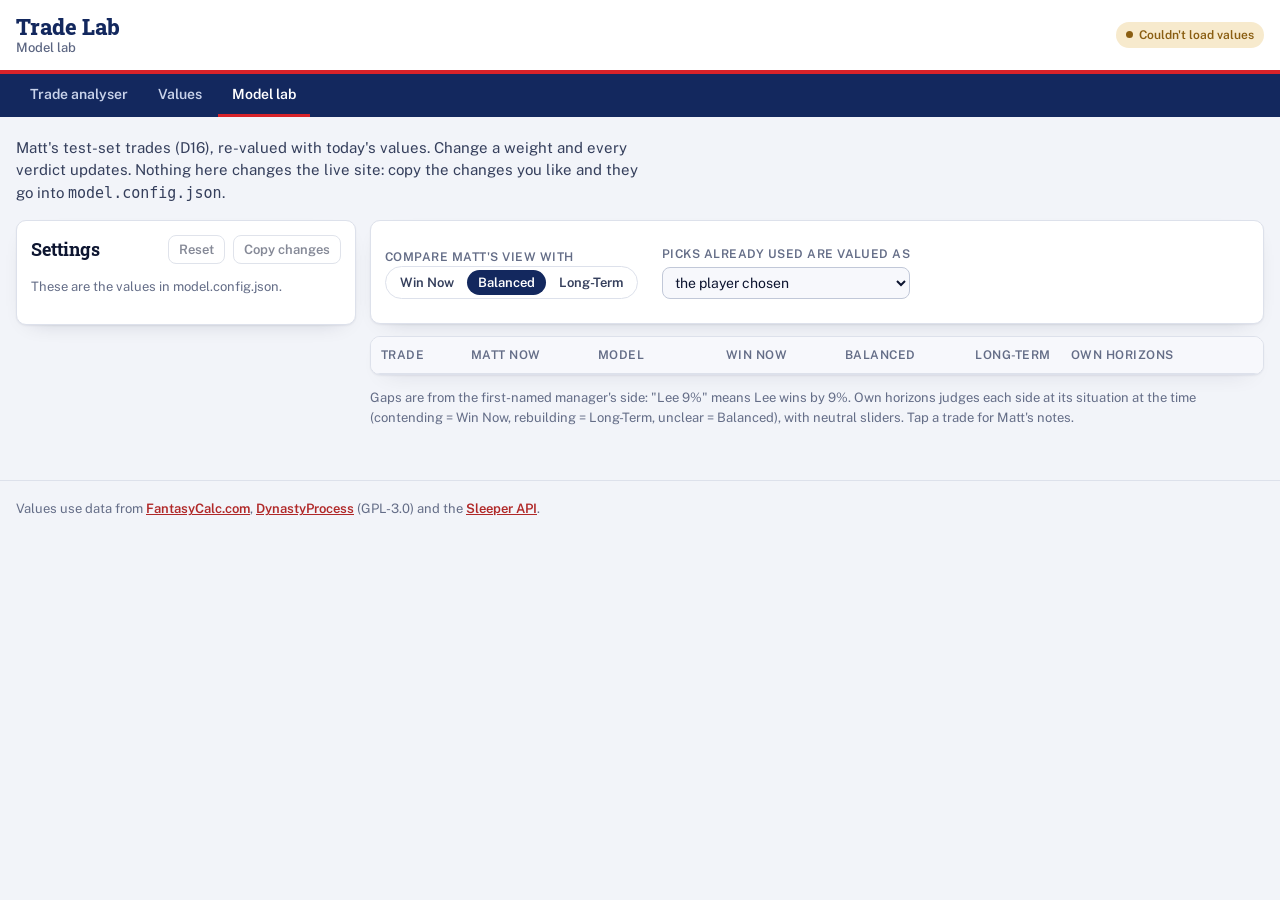
==== site/lab.html @ 5a62b753 "Phase 2: trade analyser, manager sliders, star value rule and model lab - trade.html: build a trade " ====
<!doctype html>
<html lang="en-GB">
<head>
<meta charset="utf-8">
<meta name="viewport" content="width=device-width, initial-scale=1">
<title>Trade Lab model lab &middot; JADL</title>
<meta name="description" content="Replays the test-set trades through the model so the weights can be tuned.">
<meta name="theme-color" content="#13285E">
<link rel="preconnect" href="https://fonts.googleapis.com">
<link rel="preconnect" href="https://fonts.gstatic.com" crossorigin>
<link rel="stylesheet" href="https://fonts.googleapis.com/css2?family=Roboto+Slab:wght@600;700;800&family=Public+Sans:wght@400;500;600;700&family=IBM+Plex+Mono:wght@400;600&display=swap">
<link rel="stylesheet" href="assets/app.css">
</head>
<body class="wide">
<header class="masthead">
  <div class="wrap">
    <h1>Trade Lab<small id="leaguename">Model lab</small></h1>
    <span class="spacer"></span>
    <span class="pill" id="status"><span class="dot" aria-hidden="true"></span><span>Loading&hellip;</span></span>
  </div>
</header>
<nav class="tabs" aria-label="Pages">
  <div class="wrap">
    <a href="trade.html">Trade analyser</a>
    <a href="index.html">Values</a>
    <a href="lab.html" aria-current="page">Model lab</a>
  </div>
</nav>

<main class="wrap">
  <p class="lead">Matt's test-set trades (D16), re-valued with today's values. Change a weight and every verdict updates. Nothing here changes the live site: copy the changes you like and they go into <code>model.config.json</code>.</p>

  <div class="labgrid">
    <aside class="card labsettings" aria-label="Model settings">
      <div class="labbar">
        <h2>Settings</h2>
        <button class="btn" type="button" id="reset" disabled>Reset</button>
        <button class="btn" type="button" id="copy" disabled>Copy changes</button>
      </div>
      <p class="note" id="changes" role="status">These are the values in model.config.json.</p>
      <div id="fields"></div>
    </aside>

    <section class="labresults" aria-label="Test-set results">
      <div class="card score">
        <div class="scoreline" id="score" aria-live="polite"></div>
        <div class="scoreopts">
          <div>
            <span class="optlabel" id="cmp-label">Compare Matt's view with</span>
            <div class="seg small" role="radiogroup" aria-labelledby="cmp-label" id="compare">
              <button type="button" role="radio" aria-checked="false" data-hz="0">Win Now</button>
              <button type="button" role="radio" aria-checked="true" data-hz="50">Balanced</button>
              <button type="button" role="radio" aria-checked="false" data-hz="100">Long-Term</button>
            </div>
          </div>
          <label class="optlabel">Picks already used are valued as
            <select id="used">
              <option value="player">the player chosen</option>
              <option value="slot">the same slot in the next draft</option>
            </select>
          </label>
        </div>
        <p class="note" id="lineinfo"></p>
      </div>
      <div class="card tablewrap">
        <table id="lab">
          <thead><tr>
            <th>Trade</th><th>Matt now</th><th>Model</th>
            <th class="r hide-sm">Win Now</th><th class="r hide-sm">Balanced</th><th class="r hide-sm">Long-Term</th>
            <th class="hide-sm">Own horizons</th><th><span class="vh">Open</span></th>
          </tr></thead>
          <tbody></tbody>
        </table>
      </div>
      <p class="note">Gaps are from the first-named manager's side: "Lee 9%" means Lee wins by 9%. Own horizons judges each side at its situation at the time (contending = Win Now, rebuilding = Long-Term, unclear = Balanced), with neutral sliders. Tap a trade for Matt's notes.</p>
    </section>
  </div>
</main>

<footer>
  <div class="wrap">
    Values use data from <a href="https://fantasycalc.com" target="_blank" rel="noopener">FantasyCalc.com</a>,
    <a href="https://github.com/dynastyprocess/data" target="_blank" rel="noopener">DynastyProcess</a> (GPL-3.0) and the
    <a href="https://docs.sleeper.com/" target="_blank" rel="noopener">Sleeper API</a>.
    <span id="built"></span>
  </div>
</footer>
<script src="assets/model.js"></script>
<script src="assets/shared.js"></script>
<script src="assets/lab.js"></script>
</body>
</html>
---- site/assets/app.css ----
/* Colours and type follow the JADL site (Jebus28/jadl assets/site.css): navy and
   the logo's red on white, NFL navy for dark mode. Tokens are defined on :root and
   only overridden in the dark blocks. */
:root{
  --ground:#F2F4F9;
  --surface:#FFFFFF;
  --surface-2:#F7F8FC;
  --ink:#0D1530;
  --ink-2:#353F5C;
  --muted:#646D87;
  --line:#DDE1EB;
  --line-strong:#C1C8D8;
  --accent:#B02828;
  --accent-soft:#FBE7E6;
  --navy:#13285E;
  --live:#1F7A45;
  --live-soft:#DDEFE3;
  --warn:#A9741A;
  --warn-soft:#F7EACD;
  --band:#FFFFFF;
  --band-ink:#13285E;
  --flag:#D8232A;
  --chart-grid:#E6E9F1;
  --shadow:0 1px 2px rgba(13,21,48,.06), 0 8px 24px -16px rgba(13,21,48,.30);
  --radius:10px;
  --maxw:1080px;
  color-scheme:light;
}
@media (prefers-color-scheme: dark){
  :root:not([data-theme="light"]){
    --ground:#061431; --surface:#0C1D42; --surface-2:#11264F;
    --ink:#EEF2F9; --ink-2:#C2CCE0; --muted:#8C99B8;
    --line:#1C315F; --line-strong:#2B4679;
    --accent:#F25C5C; --accent-soft:#3A1830; --navy:#0F2D66;
    --live:#5FCB8B; --live-soft:#0F3328; --warn:#E8B75A; --warn-soft:#3A2E14;
    --chart-grid:#1A2D58;
    --shadow:0 1px 2px rgba(0,0,0,.45), 0 8px 24px -16px rgba(0,0,0,.8);
    color-scheme:dark;
  }
}
:root[data-theme="dark"]{
  --ground:#061431; --surface:#0C1D42; --surface-2:#11264F;
  --ink:#EEF2F9; --ink-2:#C2CCE0; --muted:#8C99B8;
  --line:#1C315F; --line-strong:#2B4679;
  --accent:#F25C5C; --accent-soft:#3A1830; --navy:#0F2D66;
  --live:#5FCB8B; --live-soft:#0F3328; --warn:#E8B75A; --warn-soft:#3A2E14;
  --chart-grid:#1A2D58;
  --shadow:0 1px 2px rgba(0,0,0,.45), 0 8px 24px -16px rgba(0,0,0,.8);
  color-scheme:dark;
}

*{box-sizing:border-box}
html{-webkit-text-size-adjust:100%}
body{margin:0;background:var(--ground);color:var(--ink);font:15px/1.5 "Public Sans",system-ui,sans-serif}
.wrap{max-width:var(--maxw);margin:0 auto;padding:0 16px}
h1,h2,h3{font-family:"Roboto Slab",Georgia,serif;font-weight:700;line-height:1.2;margin:0}
a{color:var(--accent)}
.num,.mono{font-family:"IBM Plex Mono",ui-monospace,monospace;font-variant-numeric:tabular-nums}

/* masthead */
.masthead{background:var(--band);border-bottom:4px solid var(--flag)}
.masthead .wrap{display:flex;align-items:center;gap:12px;padding-top:14px;padding-bottom:14px}
.masthead h1{color:var(--band-ink);font-size:22px;font-weight:800}
.masthead small{display:block;font-family:"Public Sans",sans-serif;font-weight:500;font-size:13px;color:#5C6682}
.masthead .spacer{flex:1}
.pill{display:inline-flex;align-items:center;gap:6px;padding:4px 10px;border-radius:999px;background:#DDEFE3;color:#1F7A45;font-size:12px;font-weight:600;white-space:nowrap}
.pill.warn{background:#F7EACD;color:#8A5E12}
.pill .dot{width:7px;height:7px;border-radius:50%;background:currentColor}

/* page nav */
.tabs{background:var(--navy)}
.tabs .wrap{display:flex;gap:2px;overflow-x:auto;scrollbar-width:none}
.tabs a{color:#C9D3EA;font:600 14px "Public Sans",sans-serif;padding:12px 14px;white-space:nowrap;border-bottom:3px solid transparent;text-decoration:none}
.tabs a:hover{color:#fff}
.tabs a[aria-current="page"]{color:#fff;border-bottom-color:var(--flag)}
.tabs a:focus-visible{outline:2px solid #fff;outline-offset:-4px}

/* in-page sections and small choices */
.seg{display:inline-flex;flex-wrap:wrap;gap:2px;padding:3px;background:var(--surface);border:1px solid var(--line);border-radius:999px;margin:0 0 16px;box-shadow:var(--shadow)}
.seg button{appearance:none;border:0;background:none;color:var(--ink-2);font:600 14px "Public Sans",sans-serif;padding:7px 14px;border-radius:999px;cursor:pointer;white-space:nowrap}
.seg button[aria-selected="true"],.seg button[aria-checked="true"]{background:var(--navy);color:#fff}
.seg button:focus-visible{outline:2px solid var(--accent);outline-offset:1px}
.seg.small{margin:0;box-shadow:none}
.seg.small button{font-size:13px;padding:5px 11px}
.vh{position:absolute;width:1px;height:1px;overflow:hidden;clip:rect(0 0 0 0);white-space:nowrap}

main.wrap{padding-top:20px;padding-bottom:40px}
.panel[hidden]{display:none}
.card{background:var(--surface);border:1px solid var(--line);border-radius:var(--radius);box-shadow:var(--shadow)}
.lead{color:var(--ink-2);margin:0 0 16px;max-width:70ch}
.sechead{display:flex;align-items:baseline;gap:12px;flex-wrap:wrap;margin:0 0 12px}
.sechead h2{font-size:20px}
.note{color:var(--muted);font-size:13px}

/* controls */
.controls{display:flex;flex-wrap:wrap;gap:10px 16px;align-items:end;padding:14px;margin-bottom:12px}
.controls label{display:flex;flex-direction:column;gap:4px;font-size:12px;font-weight:600;color:var(--muted);text-transform:uppercase;letter-spacing:.04em}
.controls input[type=search],.controls select{font:15px "Public Sans",sans-serif;color:var(--ink);background:var(--surface-2);border:1px solid var(--line-strong);border-radius:8px;padding:8px 10px;min-width:0}
.controls input[type=search]{width:220px;max-width:100%}
.chips{display:flex;flex-wrap:wrap;gap:6px}
.chips button{font:600 13px "Public Sans",sans-serif;border:1px solid var(--line-strong);background:var(--surface-2);color:var(--ink-2);border-radius:999px;padding:6px 11px;cursor:pointer}
.chips button[aria-pressed="true"]{background:var(--accent);border-color:var(--accent);color:#fff}
.horizon{flex:1 1 280px;min-width:240px}
.horizon input{width:100%;accent-color:var(--accent)}
.horizon .ends{display:flex;justify-content:space-between;font-size:12px;font-weight:600;color:var(--muted);text-transform:none;letter-spacing:0}
.horizon output{font-family:"Roboto Slab",serif;font-size:15px;color:var(--ink);text-transform:none;letter-spacing:0}
.attrib{font-size:12px;color:var(--muted);margin:6px 2px 0}

/* tables */
.tablewrap{overflow-x:auto}
table{width:100%;border-collapse:collapse;font-size:14px}
th,td{padding:9px 10px;text-align:left;border-bottom:1px solid var(--line);vertical-align:middle}
th{font-size:12px;text-transform:uppercase;letter-spacing:.04em;color:var(--muted);font-weight:600;background:var(--surface-2);position:sticky;top:0;white-space:nowrap}
th button{all:unset;cursor:pointer}
th button:focus-visible{outline:2px solid var(--accent);outline-offset:2px}
th[aria-sort] button::after{content:" \25BE";color:var(--accent)}
th[aria-sort="ascending"] button::after{content:" \25B4"}
td.r,th.r{text-align:right}
tbody tr.row{cursor:pointer}
tbody tr.row:hover{background:var(--surface-2)}
tbody tr.row:focus-visible{outline:2px solid var(--accent);outline-offset:-2px}
.who{display:flex;flex-direction:column}
.who b{font-weight:600}
.who span{font-size:12px;color:var(--muted)}
.tag{display:inline-block;font-size:11px;font-weight:700;padding:1px 6px;border-radius:4px;background:var(--warn-soft);color:var(--warn);margin-left:6px;vertical-align:1px}
.valcell{min-width:150px}
.bar{display:flex;align-items:center;gap:8px}
.bar i{display:block;height:8px;border-radius:0 4px 4px 0;background:var(--accent);opacity:.85;min-width:2px}
.bar span{font-family:"IBM Plex Mono",monospace;font-weight:600;font-variant-numeric:tabular-nums}
.muted{color:var(--muted)}
tr.detail td{background:var(--surface-2);padding:12px 14px}
.parts{display:grid;grid-template-columns:repeat(auto-fit,minmax(150px,1fr));gap:10px 18px;font-size:13px}
.parts div{display:flex;flex-direction:column}
.parts dt{color:var(--muted);font-size:12px}
.parts dd{margin:0;font-family:"IBM Plex Mono",monospace;font-weight:600}
.more{padding:12px;text-align:center}
.more button,.btn{font:600 14px "Public Sans",sans-serif;border:1px solid var(--line-strong);background:var(--surface);color:var(--ink);border-radius:8px;padding:8px 14px;cursor:pointer}

/* age curves */
.multiples{display:grid;grid-template-columns:repeat(auto-fit,minmax(240px,1fr));gap:12px}
.multiples .card{padding:14px}
.multiples h3{font-size:16px;margin-bottom:2px}
.multiples svg{display:block;width:100%;height:auto;overflow:visible}
.multiples .axis{font:11px "Public Sans",sans-serif;fill:var(--muted)}
.multiples .grid{stroke:var(--chart-grid);stroke-width:1}
.multiples .line{fill:none;stroke:var(--accent);stroke-width:2}
.multiples .ref{stroke:var(--muted);stroke-dasharray:3 3;stroke-width:1}
.multiples .hit{fill:transparent;cursor:crosshair}
.multiples .dot{fill:var(--accent);stroke:var(--surface);stroke-width:2}
.tip{position:fixed;pointer-events:none;background:var(--ink);color:var(--surface);font-size:12px;padding:6px 8px;border-radius:6px;box-shadow:var(--shadow);z-index:10;white-space:nowrap}

.prose{padding:18px 20px;max-width:none}
.prose h3{font-size:17px;margin:18px 0 6px}
.prose h3:first-child{margin-top:0}
.prose p,.prose li{color:var(--ink-2);max-width:72ch}
.cols{display:grid;grid-template-columns:repeat(auto-fit,minmax(320px,1fr));gap:12px}
footer{border-top:1px solid var(--line);padding:18px 0 28px;font-size:13px;color:var(--muted)}
footer a{font-weight:600}

/* trade analyser */
.tag.rk{background:var(--live-soft);color:var(--live)}
.sides{display:grid;grid-template-columns:repeat(auto-fit,minmax(320px,1fr));gap:12px}
.side{padding:14px;display:flex;flex-direction:column;gap:12px;min-width:0}
.sidehead{display:flex;align-items:baseline;gap:8px}
.sidename{flex:1;min-width:0}
.sidename input{width:100%;font:700 18px "Roboto Slab",Georgia,serif;color:var(--ink);background:transparent;border:0;border-bottom:2px solid var(--line-strong);padding:4px 2px}
.sidename input:focus{outline:none;border-bottom-color:var(--accent)}
.combo{position:relative}
.combo input{width:100%;font:15px "Public Sans",sans-serif;color:var(--ink);background:var(--surface-2);border:1px solid var(--line-strong);border-radius:8px;padding:9px 10px}
.results{position:absolute;z-index:5;left:0;right:0;top:calc(100% + 4px);margin:0;padding:4px;list-style:none;background:var(--surface);border:1px solid var(--line-strong);border-radius:8px;box-shadow:var(--shadow);max-height:340px;overflow-y:auto}
.results li{display:grid;grid-template-columns:1fr auto;gap:0 10px;padding:7px 8px;border-radius:6px;cursor:pointer}
.results li b{font-weight:600}
.results li span:not(.num):not(.tag){grid-column:1;font-size:12px;color:var(--muted)}
.results li .num{grid-row:1/3;grid-column:2;align-self:center;font-size:13px}
.results li[aria-selected="true"]{background:var(--accent-soft)}
.results li.none{cursor:default;color:var(--muted)}
.assets{list-style:none;margin:0;padding:0;border-top:1px solid var(--line)}
.assets li{display:flex;align-items:center;gap:10px;padding:8px 2px;border-bottom:1px solid var(--line)}
.assets li .who{flex:1;min-width:0}
.assets li.empty{padding:12px 2px}
.assets .val{display:flex;flex-direction:column;align-items:flex-end;font-weight:600}
.assets .val .note{font-weight:500;font-size:11px;color:var(--warn)}
.x{appearance:none;border:1px solid var(--line-strong);background:var(--surface-2);color:var(--muted);width:28px;height:28px;border-radius:50%;font:600 16px/1 "Public Sans",sans-serif;cursor:pointer;flex:none}
.x:hover{color:var(--accent);border-color:var(--accent)}
.settings{display:flex;flex-direction:column;gap:12px;padding-top:4px}
.settings .horizon{flex:none;min-width:0;display:flex;flex-direction:column;gap:4px;font-size:13px;font-weight:600;color:var(--ink-2)}
.sliders{display:grid;grid-template-columns:repeat(auto-fit,minmax(170px,1fr));gap:12px 18px}
.slider{display:flex;flex-direction:column;gap:2px;font-size:13px;font-weight:600;color:var(--ink-2)}
.slider .sl-top{display:flex;justify-content:space-between;gap:6px}
.slider output{font-family:"IBM Plex Mono",monospace;color:var(--ink)}
.slider input{width:100%;accent-color:var(--accent)}
.slider .note{font-weight:400;font-size:12px}
details summary{cursor:pointer;font-size:13px;font-weight:600;color:var(--ink-2)}
details[open] summary{margin-bottom:10px}
.actions{display:flex;flex-wrap:wrap;align-items:center;gap:8px;margin:12px 0}
.verdict{padding:16px 18px}
.verdict h2{font-size:20px;margin-bottom:4px}
.verdict h3{font-size:15px;margin:18px 0 8px}
.verdict .read{margin:0 0 14px;color:var(--ink-2);font-size:16px}
.vgrid{display:grid;grid-template-columns:repeat(auto-fit,minmax(280px,1fr));gap:12px}
.vside{border:1px solid var(--line);border-left:4px solid var(--muted);border-radius:8px;padding:12px;background:var(--surface-2)}
.vside.won{border-left-color:var(--live)}
.vside.lost{border-left-color:var(--accent)}
.vhead{display:flex;align-items:center;gap:10px;margin-bottom:10px}
.grade{flex:none;width:40px;height:40px;border-radius:50%;display:grid;place-items:center;font:800 16px "Roboto Slab",serif;background:var(--surface);border:2px solid var(--muted);color:var(--ink)}
.won .grade{border-color:var(--live);color:var(--live)}
.lost .grade{border-color:var(--accent);color:var(--accent)}
.vname{flex:1;display:flex;flex-direction:column;min-width:0}
.vname b{font-family:"Roboto Slab",serif;font-size:16px}
.vlabel{font-weight:600;color:var(--muted)}
.won .vlabel{color:var(--live)}
.lost .vlabel{color:var(--accent)}
.vgap{font-size:20px;font-weight:600}
.tug{display:flex;height:12px;border-radius:6px;overflow:hidden;background:var(--line);gap:2px}
.tug i{display:block;height:100%}
.tug .get{background:var(--live)}
.tug .give{background:var(--accent);opacity:.8}
.tugkey{display:flex;justify-content:space-between;font-size:13px;color:var(--ink-2);margin-top:4px}
.vside .note{margin:8px 0 0}
.strip{display:grid;grid-template-columns:repeat(3,1fr);gap:8px}
.strip div{display:flex;flex-direction:column;gap:2px;padding:10px;border:1px solid var(--line);border-radius:8px;background:var(--surface-2)}
.strip b{font-size:15px}

/* model lab */
body.wide{--maxw:1320px}
.labgrid{display:grid;grid-template-columns:340px minmax(0,1fr);gap:14px;align-items:start}
.labsettings{padding:14px;position:sticky;top:10px;max-height:calc(100vh - 20px);overflow-y:auto}
.labbar{display:flex;align-items:center;gap:8px}
.labbar h2{font-size:18px;flex:1}
.labbar .btn{padding:6px 10px;font-size:13px}
.btn:disabled{opacity:.5;cursor:default}
.labsettings fieldset{border:0;border-top:1px solid var(--line);margin:12px 0 0;padding:12px 0 0;display:flex;flex-direction:column;gap:8px}
.labsettings legend{font:700 15px "Roboto Slab",serif;padding:0;float:left;width:100%;margin-bottom:4px}
.labsettings input[type=number]{width:72px;font:14px "IBM Plex Mono",monospace;color:var(--ink);background:var(--surface-2);border:1px solid var(--line-strong);border-radius:6px;padding:4px 6px}
.labsettings input.changed{border-color:var(--accent);background:var(--accent-soft)}
.labsettings .field{display:flex;justify-content:space-between;align-items:center;gap:10px;font-size:13px;color:var(--ink-2)}
.labsettings .check{font-size:13px;color:var(--ink-2);display:flex;gap:6px;align-items:center}
.labsettings .check input.changed{outline:2px solid var(--accent)}
.mix th,.mix td{padding:4px 3px;border:0;background:none;position:static}
.mix th{font-size:11px}
.mix tbody th{text-transform:none;letter-spacing:0;font-size:12px;color:var(--ink-2)}
.mix input[type=number]{width:58px}
.warntext{color:var(--accent);font-weight:600}
.score{padding:14px;margin-bottom:12px}
.scoreline{font-size:16px;margin-bottom:10px}
.scoreline .big{font:800 22px "Roboto Slab",serif}
.scoreopts{display:flex;flex-wrap:wrap;gap:12px 24px;align-items:end}
.optlabel{display:flex;flex-direction:column;gap:4px;font-size:12px;font-weight:600;color:var(--muted);text-transform:uppercase;letter-spacing:.04em}
.optlabel select{font:14px "Public Sans",sans-serif;color:var(--ink);background:var(--surface-2);border:1px solid var(--line-strong);border-radius:8px;padding:6px 8px;text-transform:none;letter-spacing:0}
.score .note{margin:10px 0 0}
#lab td{vertical-align:top}
#lab td.cur{background:var(--surface-2);font-weight:600}
#lab .gets{font-size:13px;color:var(--ink-2);margin-top:4px}
#lab .small{font-size:13px}
#lab details summary{font-size:14px;color:var(--ink)}
#lab details .note{max-width:52ch}
.chip{display:inline-block;font-size:11px;font-weight:700;padding:2px 8px;border-radius:999px;margin-bottom:4px;white-space:nowrap}
.chip.agree{background:var(--live-soft);color:var(--live)}
.chip.close{background:var(--warn-soft);color:var(--warn)}
.chip.miss{background:var(--accent-soft);color:var(--accent)}
.open{font-weight:600;font-size:13px}
@media (max-width:900px){
  .labgrid{grid-template-columns:1fr}
  .labsettings{position:static;max-height:none}
}

.hide-lg{display:none}
@media (max-width:700px){
  .strip{grid-template-columns:1fr}
  .hide-sm{display:none}
  .hide-lg{display:inline}
  th,td{padding:8px 6px}
  .valcell{min-width:110px}
  .masthead h1{font-size:19px}
}
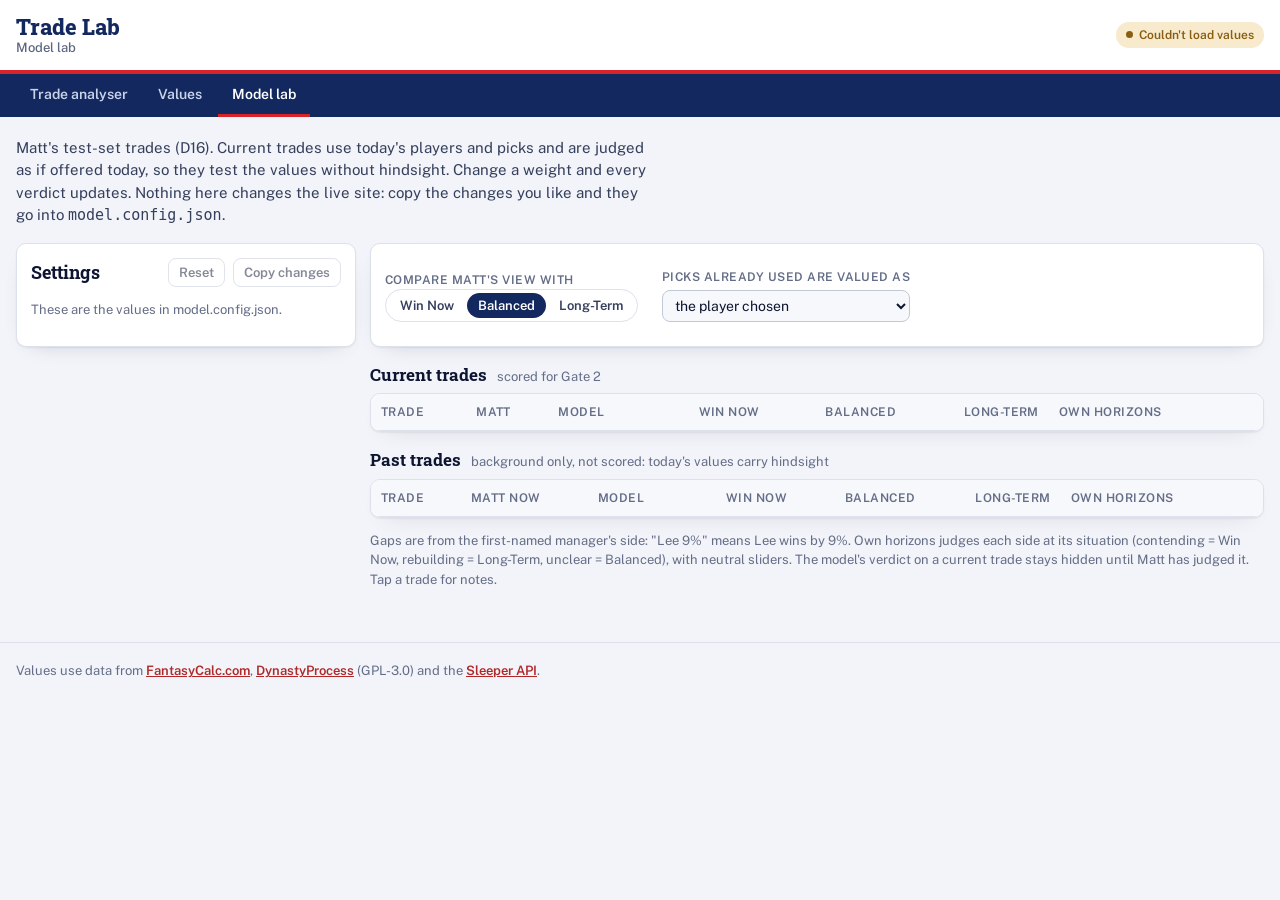
==== commit ecaef568: "Test set: score current trades only; first batch of 9 current trades Past trades carry hindsight (to" ====
--- a/site/lab.html
+++ b/site/lab.html
@@ -28,7 +28,7 @@
 </nav>
 
 <main class="wrap">
-  <p class="lead">Matt's test-set trades (D16), re-valued with today's values. Change a weight and every verdict updates. Nothing here changes the live site: copy the changes you like and they go into <code>model.config.json</code>.</p>
+  <p class="lead">Matt's test-set trades (D16). Current trades use today's players and picks and are judged as if offered today, so they test the values without hindsight. Change a weight and every verdict updates. Nothing here changes the live site: copy the changes you like and they go into <code>model.config.json</code>.</p>
 
   <div class="labgrid">
     <aside class="card labsettings" aria-label="Model settings">
@@ -62,8 +62,20 @@
         </div>
         <p class="note" id="lineinfo"></p>
       </div>
+      <h2 class="labhead">Current trades <span class="note">scored for Gate 2</span></h2>
       <div class="card tablewrap">
-        <table id="lab">
+        <table class="lab" id="lab-current">
+          <thead><tr>
+            <th>Trade</th><th>Matt</th><th>Model</th>
+            <th class="r hide-sm">Win Now</th><th class="r hide-sm">Balanced</th><th class="r hide-sm">Long-Term</th>
+            <th class="hide-sm">Own horizons</th><th><span class="vh">Open</span></th>
+          </tr></thead>
+          <tbody></tbody>
+        </table>
+      </div>
+      <h2 class="labhead">Past trades <span class="note">background only, not scored: today's values carry hindsight</span></h2>
+      <div class="card tablewrap">
+        <table class="lab" id="lab-past">
           <thead><tr>
             <th>Trade</th><th>Matt now</th><th>Model</th>
             <th class="r hide-sm">Win Now</th><th class="r hide-sm">Balanced</th><th class="r hide-sm">Long-Term</th>
@@ -72,7 +84,7 @@
           <tbody></tbody>
         </table>
       </div>
-      <p class="note">Gaps are from the first-named manager's side: "Lee 9%" means Lee wins by 9%. Own horizons judges each side at its situation at the time (contending = Win Now, rebuilding = Long-Term, unclear = Balanced), with neutral sliders. Tap a trade for Matt's notes.</p>
+      <p class="note">Gaps are from the first-named manager's side: "Lee 9%" means Lee wins by 9%. Own horizons judges each side at its situation (contending = Win Now, rebuilding = Long-Term, unclear = Balanced), with neutral sliders. The model's verdict on a current trade stays hidden until Matt has judged it. Tap a trade for notes.</p>
     </section>
   </div>
 </main>
--- a/site/assets/app.css
+++ b/site/assets/app.css
@@ -248,12 +248,14 @@
 .optlabel{display:flex;flex-direction:column;gap:4px;font-size:12px;font-weight:600;color:var(--muted);text-transform:uppercase;letter-spacing:.04em}
 .optlabel select{font:14px "Public Sans",sans-serif;color:var(--ink);background:var(--surface-2);border:1px solid var(--line-strong);border-radius:8px;padding:6px 8px;text-transform:none;letter-spacing:0}
 .score .note{margin:10px 0 0}
-#lab td{vertical-align:top}
-#lab td.cur{background:var(--surface-2);font-weight:600}
-#lab .gets{font-size:13px;color:var(--ink-2);margin-top:4px}
-#lab .small{font-size:13px}
-#lab details summary{font-size:14px;color:var(--ink)}
-#lab details .note{max-width:52ch}
+.labhead{font-size:17px;margin:18px 0 8px}
+.labhead .note{font:400 13px "Public Sans",sans-serif;margin-left:6px}
+.lab td{vertical-align:top}
+.lab td.cur{background:var(--surface-2);font-weight:600}
+.lab .gets{font-size:13px;color:var(--ink-2);margin-top:4px}
+.lab .small{font-size:13px}
+.lab details summary{font-size:14px;color:var(--ink)}
+.lab details .note{max-width:52ch}
 .chip{display:inline-block;font-size:11px;font-weight:700;padding:2px 8px;border-radius:999px;margin-bottom:4px;white-space:nowrap}
 .chip.agree{background:var(--live-soft);color:var(--live)}
 .chip.close{background:var(--warn-soft);color:var(--warn)}
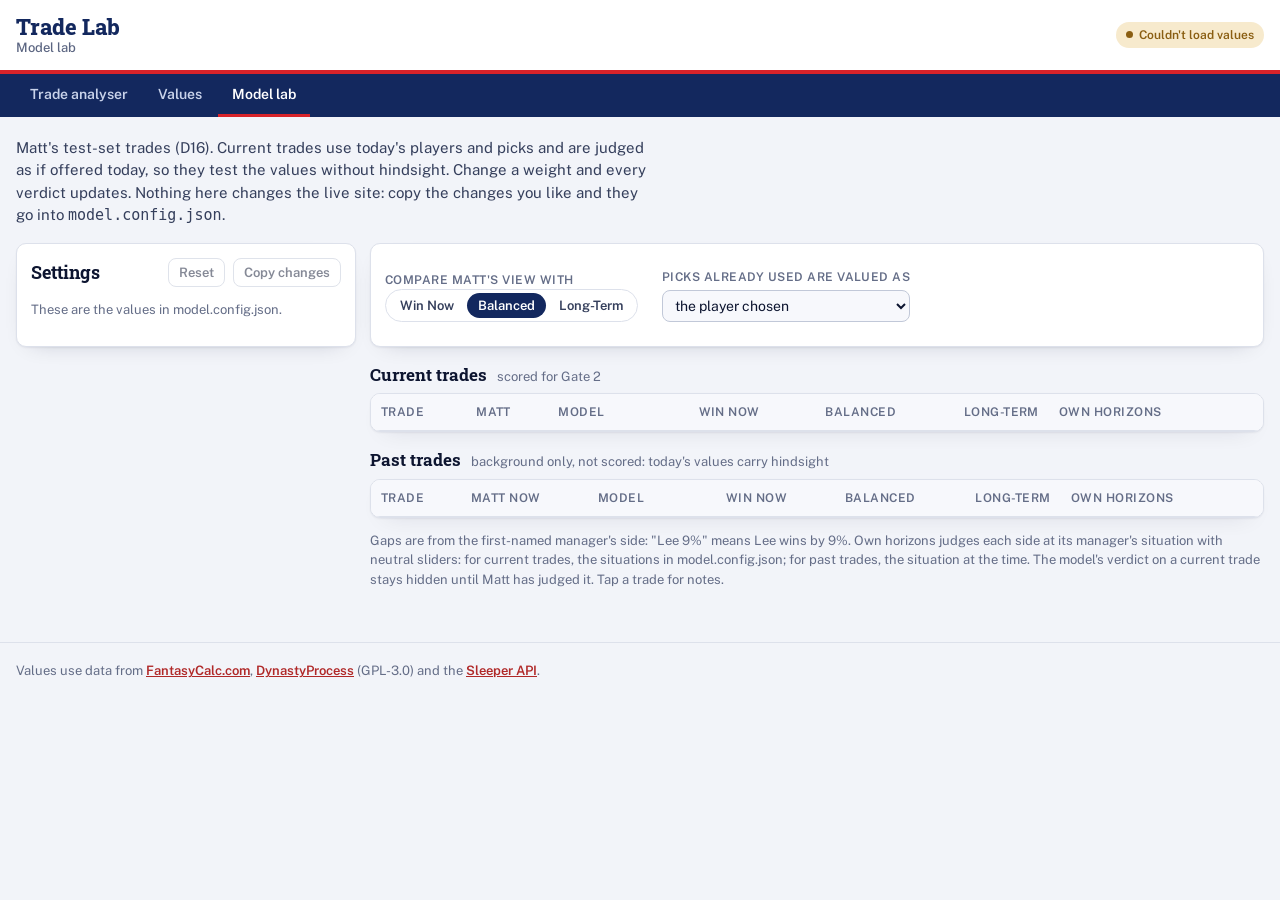
==== commit 7a027969: "Building = 75 on the horizon slider; Jebus rebuilding; lab reads situations Current test trades take" ====
--- a/site/lab.html
+++ b/site/lab.html
@@ -84,7 +84,7 @@
           <tbody></tbody>
         </table>
       </div>
-      <p class="note">Gaps are from the first-named manager's side: "Lee 9%" means Lee wins by 9%. Own horizons judges each side at its situation (contending = Win Now, rebuilding = Long-Term, unclear = Balanced), with neutral sliders. The model's verdict on a current trade stays hidden until Matt has judged it. Tap a trade for notes.</p>
+      <p class="note">Gaps are from the first-named manager's side: "Lee 9%" means Lee wins by 9%. Own horizons judges each side at its manager's situation with neutral sliders: for current trades, the situations in model.config.json; for past trades, the situation at the time. The model's verdict on a current trade stays hidden until Matt has judged it. Tap a trade for notes.</p>
     </section>
   </div>
 </main>
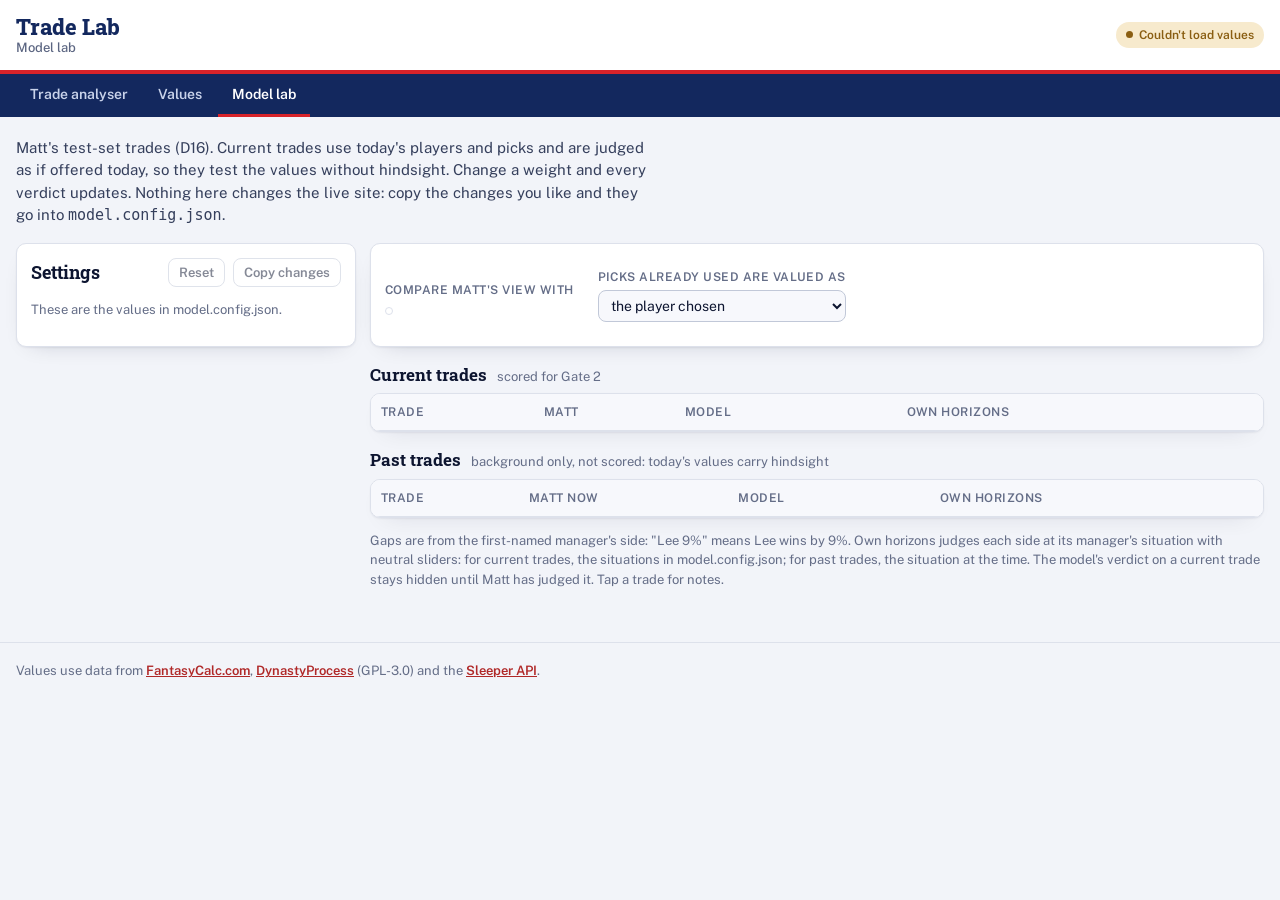
==== commit 682b2060: "Four-point horizon slider (Redraft, Win Now, Balanced, Long-Term); batch 7 verdicts Matt asked for a" ====
--- a/site/lab.html
+++ b/site/lab.html
@@ -47,11 +47,7 @@
         <div class="scoreopts">
           <div>
             <span class="optlabel" id="cmp-label">Compare Matt's view with</span>
-            <div class="seg small" role="radiogroup" aria-labelledby="cmp-label" id="compare">
-              <button type="button" role="radio" aria-checked="false" data-hz="0">Win Now</button>
-              <button type="button" role="radio" aria-checked="true" data-hz="50">Balanced</button>
-              <button type="button" role="radio" aria-checked="false" data-hz="100">Long-Term</button>
-            </div>
+            <div class="seg small" role="radiogroup" aria-labelledby="cmp-label" id="compare"></div>
           </div>
           <label class="optlabel">Picks already used are valued as
             <select id="used">
@@ -67,7 +63,7 @@
         <table class="lab" id="lab-current">
           <thead><tr>
             <th>Trade</th><th>Matt</th><th>Model</th>
-            <th class="r hide-sm">Win Now</th><th class="r hide-sm">Balanced</th><th class="r hide-sm">Long-Term</th>
+            <th class="anchors"></th>
             <th class="hide-sm">Own horizons</th><th><span class="vh">Open</span></th>
           </tr></thead>
           <tbody></tbody>
@@ -78,7 +74,7 @@
         <table class="lab" id="lab-past">
           <thead><tr>
             <th>Trade</th><th>Matt now</th><th>Model</th>
-            <th class="r hide-sm">Win Now</th><th class="r hide-sm">Balanced</th><th class="r hide-sm">Long-Term</th>
+            <th class="anchors"></th>
             <th class="hide-sm">Own horizons</th><th><span class="vh">Open</span></th>
           </tr></thead>
           <tbody></tbody>
--- a/site/assets/app.css
+++ b/site/assets/app.css
@@ -102,7 +102,10 @@
 .chips button[aria-pressed="true"]{background:var(--accent);border-color:var(--accent);color:#fff}
 .horizon{flex:1 1 280px;min-width:240px}
 .horizon input{width:100%;accent-color:var(--accent)}
-.horizon .ends{display:flex;justify-content:space-between;font-size:12px;font-weight:600;color:var(--muted);text-transform:none;letter-spacing:0}
+.horizon .ends{position:relative;display:block;height:1.4em;margin:0 9px;font-size:12px;font-weight:600;color:var(--muted);text-transform:none;letter-spacing:0}
+.horizon .ends span{position:absolute;top:0;transform:translateX(-50%);white-space:nowrap}
+.horizon .ends span:first-child{transform:translateX(-9px)}
+.horizon .ends span:last-child{transform:translateX(calc(-100% + 9px))}
 .horizon output{font-family:"Roboto Slab",serif;font-size:15px;color:var(--ink);text-transform:none;letter-spacing:0}
 .attrib{font-size:12px;color:var(--muted);margin:6px 2px 0}
 
@@ -217,9 +220,44 @@
 .tug .give{background:var(--accent);opacity:.8}
 .tugkey{display:flex;justify-content:space-between;font-size:13px;color:var(--ink-2);margin-top:4px}
 .vside .note{margin:8px 0 0}
-.strip{display:grid;grid-template-columns:repeat(3,1fr);gap:8px}
+.strip{display:grid;grid-template-columns:repeat(auto-fit,minmax(130px,1fr));gap:8px}
 .strip div{display:flex;flex-direction:column;gap:2px;padding:10px;border:1px solid var(--line);border-radius:8px;background:var(--surface-2)}
 .strip b{font-size:15px}
+
+/* Sleeper link */
+.connect{margin-bottom:12px}
+.connect .controls{margin:0;padding-bottom:0}
+.connect .controls input[type=search]{width:200px}
+.quick{display:flex;flex-wrap:wrap;gap:8px}
+.linkbar select{min-width:150px}
+.connectmsg{margin:0;padding:8px 14px 12px}
+.connectmsg:empty{padding:0 0 14px}
+.teamline{margin:-6px 0 0}
+.roster summary{margin-bottom:6px}
+.faabform{display:flex;align-items:center;gap:8px;margin:0 0 8px}
+.faabform label{display:flex;align-items:center;gap:8px;font-size:13px;font-weight:600;color:var(--ink-2)}
+.faabform input{width:90px;font:14px "IBM Plex Mono",monospace;color:var(--ink);background:var(--surface-2);border:1px solid var(--line-strong);border-radius:6px;padding:5px 8px}
+.faabform .btn{padding:5px 12px;font-size:13px}
+.faabform[hidden]{display:none}
+.rlist{list-style:none;margin:0;padding:0;max-height:340px;overflow-y:auto;border:1px solid var(--line);border-radius:8px}
+.rlist .rgroup{position:sticky;top:0;z-index:1;background:var(--surface-2);font-size:12px;font-weight:600;text-transform:uppercase;letter-spacing:.04em;color:var(--muted);padding:5px 10px;border-bottom:1px solid var(--line)}
+.rlist button{all:unset;box-sizing:border-box;display:flex;align-items:center;gap:10px;width:100%;padding:7px 10px;border-bottom:1px solid var(--line);cursor:pointer}
+.rlist button:hover{background:var(--surface-2)}
+.rlist button:focus-visible{outline:2px solid var(--accent);outline-offset:-2px}
+.rlist button[aria-pressed="true"]{background:var(--live-soft)}
+.rlist .who{flex:1;min-width:0}
+.rlist .num{font-size:13px;font-weight:600}
+.rlist .tick{flex:none;width:22px;height:22px;border-radius:50%;display:grid;place-items:center;border:1px solid var(--line-strong);color:var(--muted);font-weight:700;font-size:13px}
+.rlist button[aria-pressed="true"] .tick{background:var(--live);border-color:var(--live);color:#fff}
+.warns{margin:0;padding:0 0 0 18px;display:flex;flex-direction:column;gap:6px;color:var(--ink-2);font-size:14px}
+.warns li::marker{color:var(--warn)}
+.bal{list-style:none;margin:8px 0 0;padding:0;border-top:1px solid var(--line)}
+.bal li{display:flex;align-items:center;gap:10px;padding:8px 2px;border-bottom:1px solid var(--line)}
+.bal .who{flex:1;min-width:0}
+.bal .btn{padding:6px 12px;font-size:13px}
+.lu{margin:6px 0 0;font-size:15px}
+.won .lu b{color:var(--live)}
+.lost .lu b{color:var(--accent)}
 
 /* model lab */
 body.wide{--maxw:1320px}
